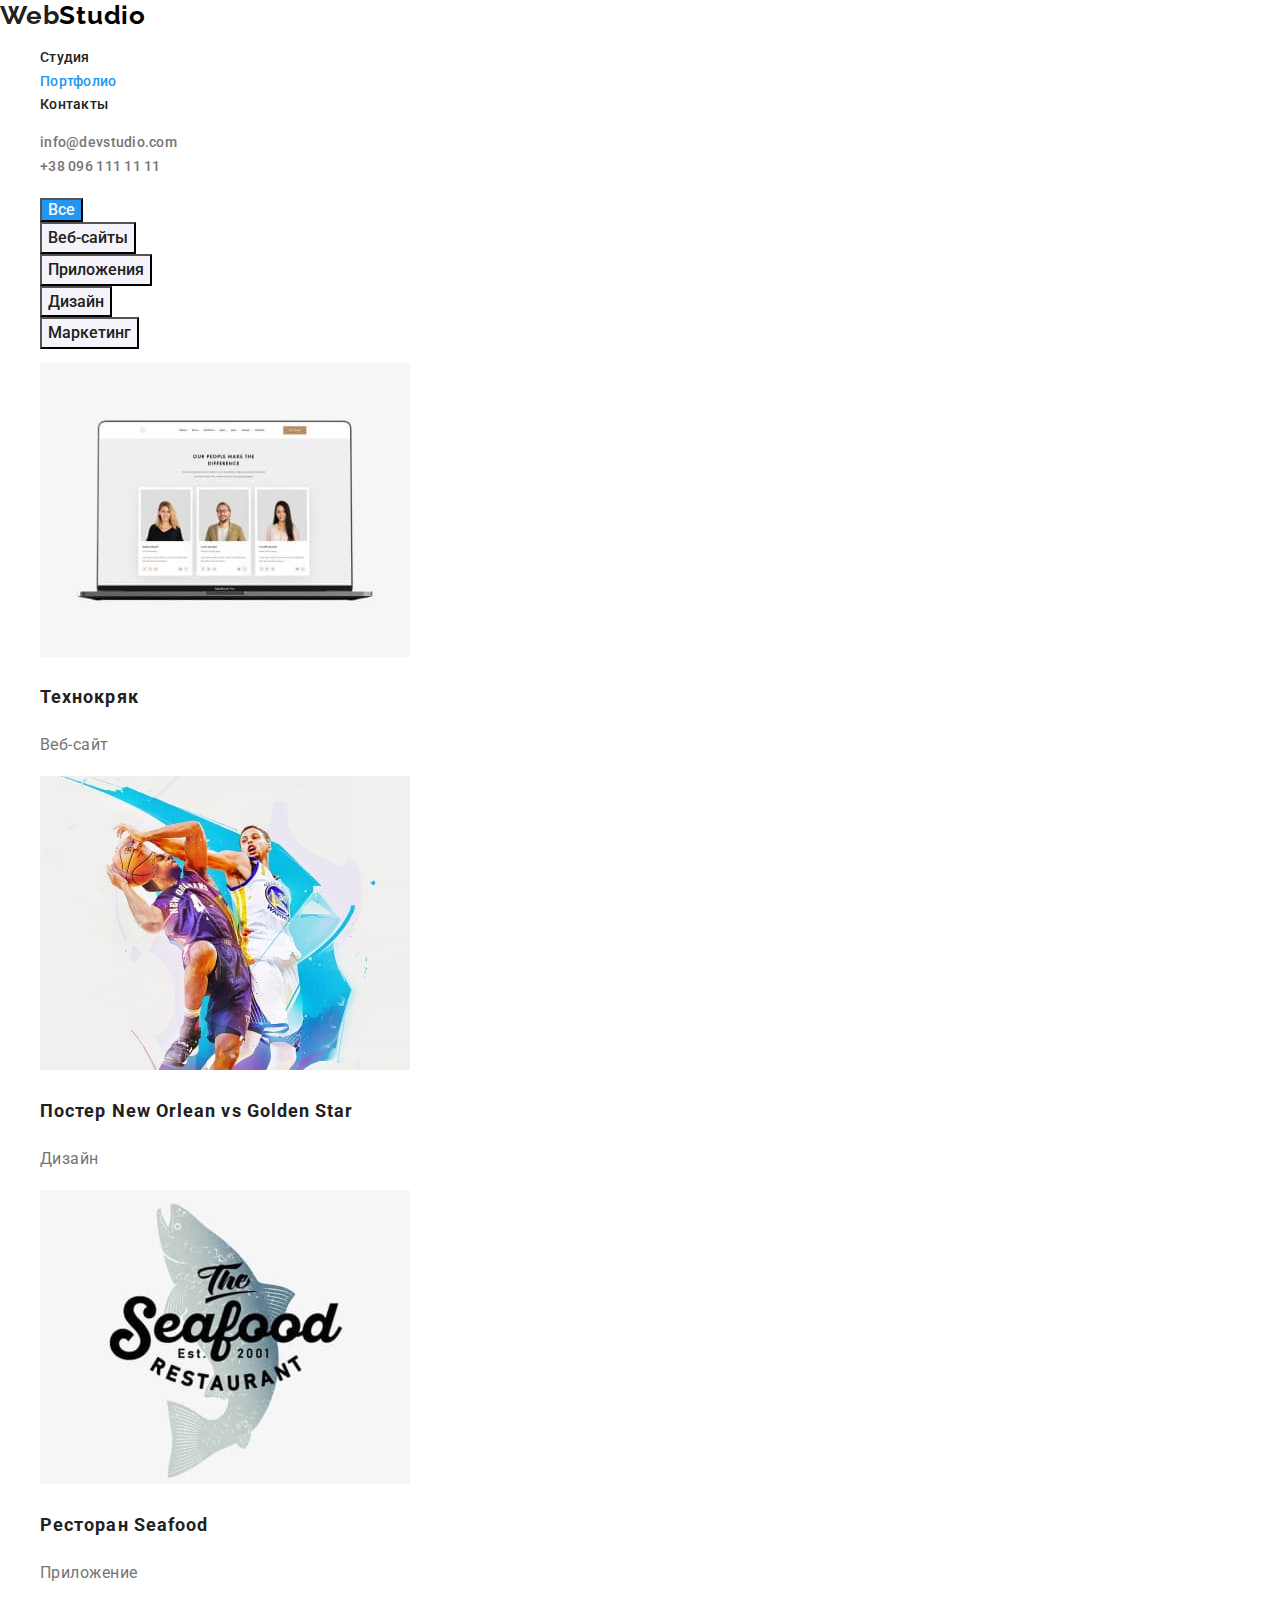
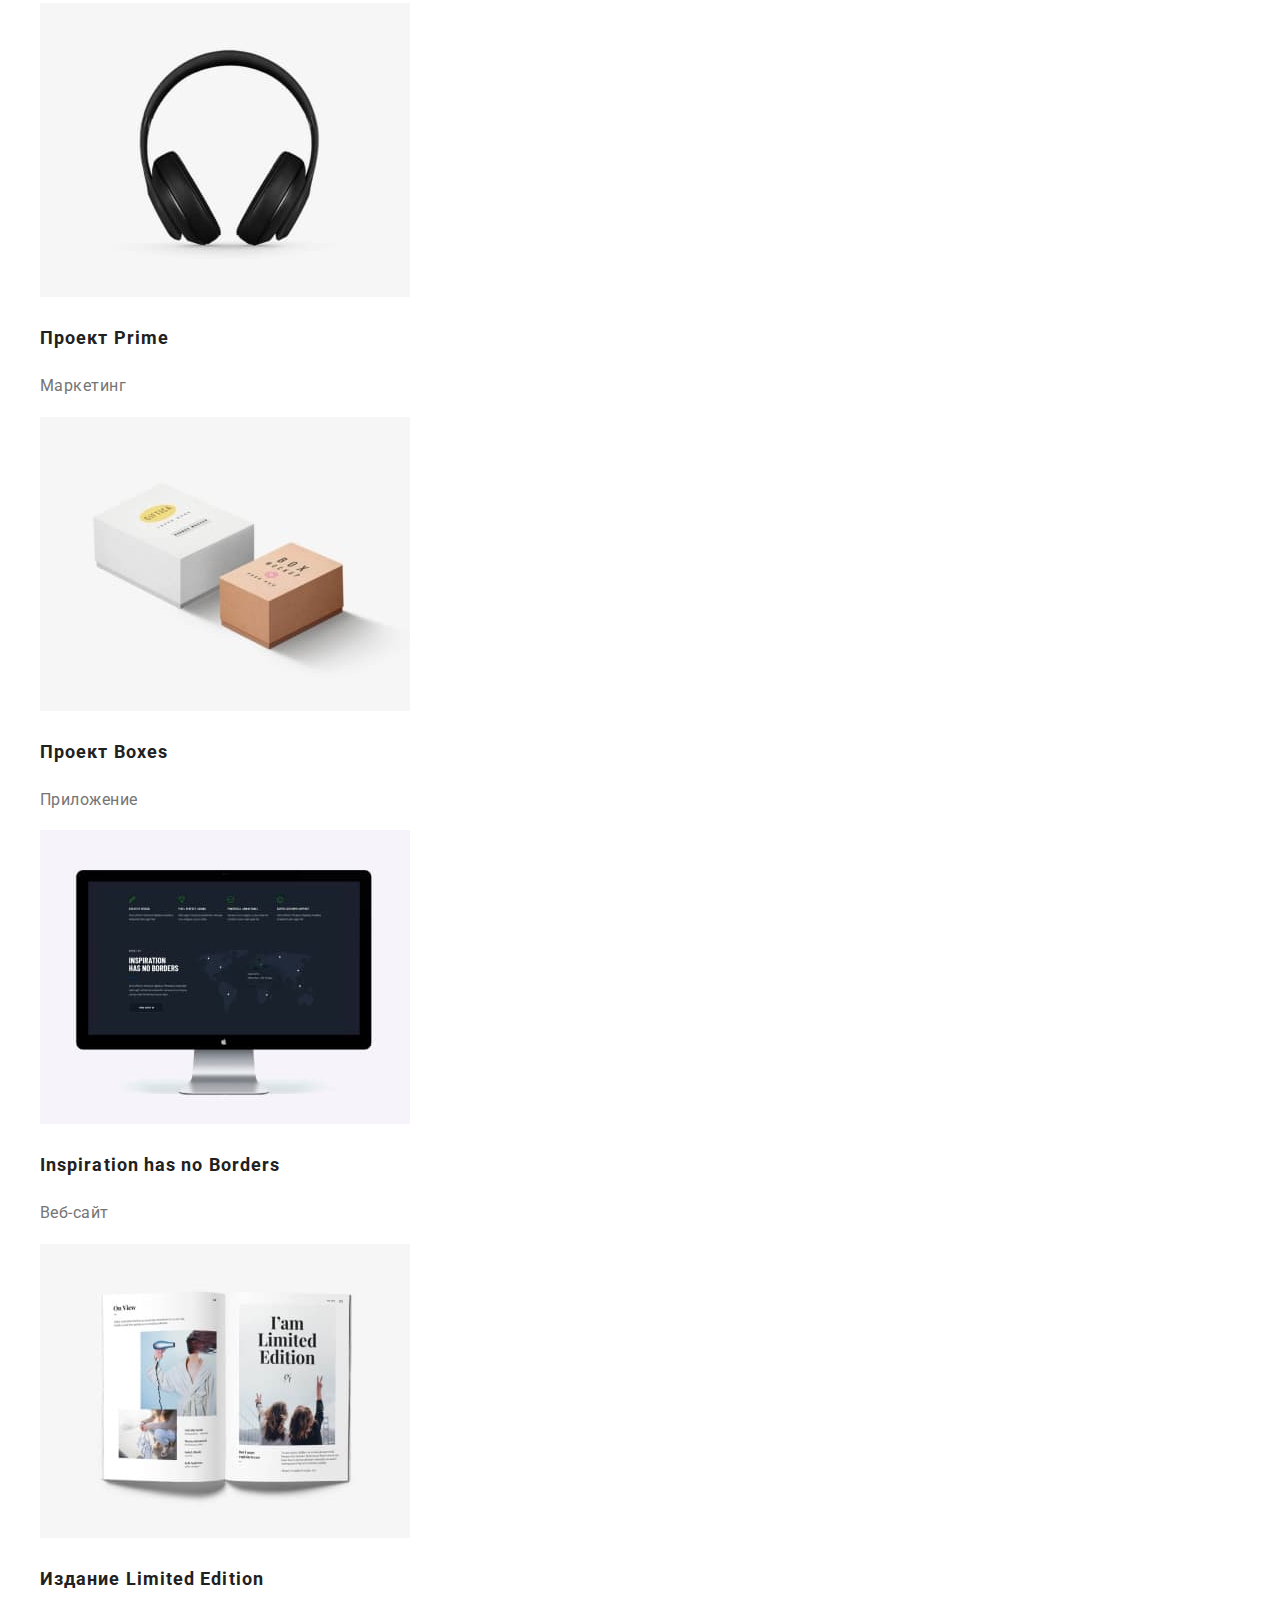
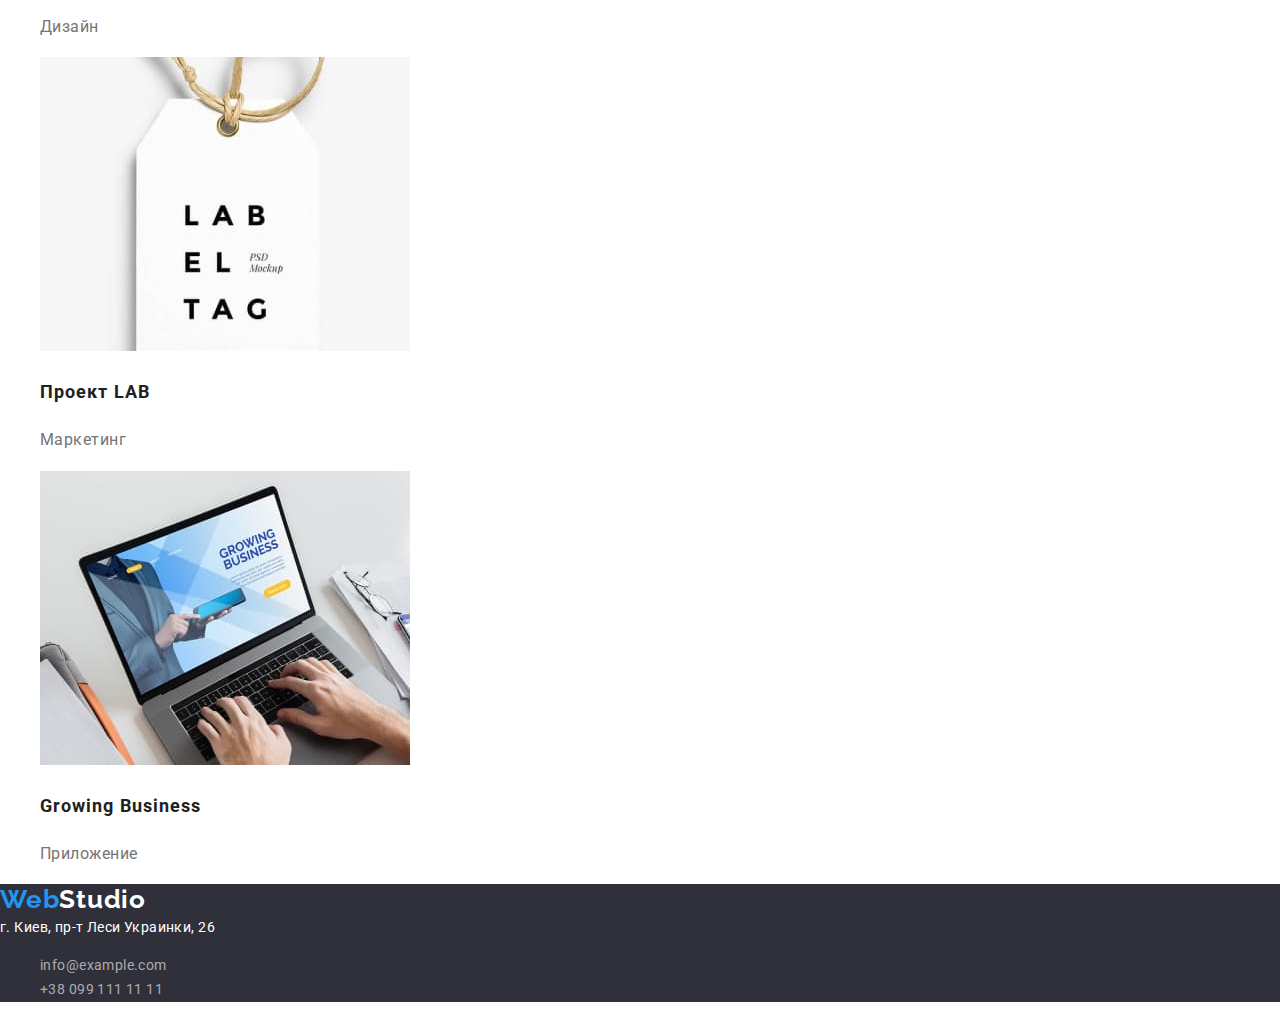
==== portfolio.html @ 156692c0 "обвновление" ====
<!DOCTYPE html>
<html lang="ru">
    <head>
        <meta charset="UTF-8" />
        <meta name="viewport" content="width=device-width, initial-scale=1.0" />
        <title>ДЗ_3</title>
        <link rel="preconnect" href="https://fonts.googleapis.com">
        <!--зачем нужны два первые линка с preconnect?-->
        <link rel="preconnect" href="https://fonts.gstatic.com" crossorigin>
        <link
            href="https://fonts.googleapis.com/css2?family=Raleway:wght@700&family=Roboto:wght@400;500;700;900&display=swap"
            rel="stylesheet">
        <link rel="stylesheet"
            href="https://cdnjs.cloudflare.com/ajax/libs/modern-normalize/1.1.0/modern-normalize.min.css">

        <link rel="stylesheet" href="./css/styles.css">
    </head>

    <body>

        <!-- Шапка сайта -->
        <header>
            <nav>
                <a href="./index.html" class="logo"> Web<span class="nav-logo">Studio</span>
                    <!-- ссылка на главную страницу -->
                    <!-- <img src="./images/WebStudio.svg" alt="Логотип компании"> -->
                </a>

                <ul class="site-nav">
                    <li><a href="./index.html" class="link">Студия</a></li>
                    <li><a href="./portfolio.html" class="link current">Портфолио</a></li>
                    <li><a href="" class="link">Контакты</a></li>
                </ul>
            </nav>
               
            <!-- Контакты в меню-->
            <ul class="contacts">
                <li><a href="mailto:info@devstudio.com" class="link">info@devstudio.com</a></li>
                <li><a href="tel:+380991111111" class="link">+38 096 111 11 11</a> </li>
            </ul>

        </header>
        <!-- Контент страницы Портфолио -->
        <main>
            <section>
                <h1></h1>
            </section>
            <!-- Фильтр -->
            <ul>
                <li><button type="button" class="button-portfolio">Все</button></li>
                <li><button type="button" class="button">Веб-сайты</button></li>
                <li><button type="button" class="button">Приложения</button></li>
                <li><button type="button" class="button">Дизайн</button></li>
                <li><button type="button" class="button">Маркетинг</button></li>  
            </ul>

        <!-- Услуги компании -->
            <ul>
                <li>
                    <a class="text-decoration" href="">
                        <img src="./images/technokryak.jpg" alt="Технокряк" width="370">
                        <h2 class="service-title">Технокряк</h2>
                        <p class="service-description">Веб-сайт</p>
                    </a>                    
                </li>
                <li>
                    <a class="text-decoration" href="">
                        <img src="./images/poster.jpg" alt="Постер New Orlean vs Golden Star" width="370">
                        <h2 class="service-title">Постер New Orlean vs Golden Star</h2>
                        <p class="service-description">Дизайн</p>
                     </a>                    
                </li>
                <li>
                    <a class="text-decoration" href="">
                        <img src="./images/seafood.jpg" alt="Ресторан Seafood" width="370">
                        <h2 class="service-title">Ресторан Seafood</h2>
                        <p class="service-description">Приложение</p>
                    </a>
                    
                </li>
                <li>
                    <a class="text-decoration" href="">
                        <img src="./images/prime.jpg" alt="Проект Prime" width="370">
                        <h2 class="service-title">Проект Prime</h2>
                        <p class="service-description">Маркетинг</p>
                    </a>                    
                </li>
                <li>
                    <a class="text-decoration" href="">
                        <img src="./images/boxes.jpg" alt="Проект Boxes" width="370">
                        <h2 class="service-title">Проект Boxes</h2>
                        <p class="service-description">Приложение</p>
                    </a>                    
                </li>
                <li>
                    <a class="text-decoration" href="">
                        <img src="./images/inspiration.jpg" alt="Inspiration has no Borders" width="370">
                        <h2 class="service-title">Inspiration has no Borders</h2>
                        <p class="service-description">Веб-сайт</p>
                    </a>                    
                </li>
                <li>
                    <a class="text-decoration" href="">
                        <img src="./images/limited.jpg" alt="Издание Limited Edition" width="370">
                        <h2 class="service-title">Издание Limited Edition</h2>
                        <p class="service-description">Дизайн</p>                        
                    </a>                  
                </li>
                <li>
                    <a class="text-decoration" href="">
                        <img src="./images/lab.jpg" alt="Проект LAB" width="370">
                        <h2 class="service-title">Проект LAB</h2>
                        <p class="service-description">Маркетинг</p>
                    </a>                    
                </li>
                <li>
                    <a class="text-decoration" href="">
                        <img src="./images/business.jpg" alt="Growing Business" width="370">
                        <h2 class="service-title">Growing Business</h2>
                        <p class="service-description">Приложение</p>
                    </a>                  
                </li>
            </ul>
            
        </main>    

    <!-- Футер -->
        <footer class="footer-section">
        
            <a href="./index.html" class="logo-footer"> Web<span class="footer-section-logo">Studio</span>
                <!-- <img src="./images/WebStudio.svg" alt="Логотип компании"> -->
            </a>
        
            <address class="address">
                <span class="address-location">г. Киев, пр-т Леси Украинки, 26</span>
                <ul class="">
                    <li><a href="mailto:info@example.com" class="footer-section-contact">info@example.com</a></li>
                    <li><a href="tel:+380991111111" class="footer-section-contact">+38 099 111 11 11</a></li>
                </ul>        
            </address>
        </footer>
    </body>
</html>
---- css/styles.css ----
html {
  box-sizing: border-box;
}

*,
*::before,
*::after {
  box-sizing: inherit;
}

:root {
  --primary-text-color: #757575;
  --title-text-color: #212121;
  --accent-color: #2196f3;
  --second-accent-color: #ffffff;
  --second-bg-color: #f5f4fa;
  --primary-white-color: #2196f3;
}

.visually-hidden {
  position: absolute;
  width: 1px;
  height: 1px;
  margin: -1px;
  border: 0;
  padding: 0;

  white-space: nowrap;
  clip-path: inset(100%);
  clip: rect(0 0 0 0);
  overflow: hidden;
}

body {
  margin: 0;
  background-color: var(--second-accent-color);
  /* color: var(--primary-text-color); */
  font-family: Roboto, sans-serif;
  font-size: 14px;
  font-style: normal;
  font-weight: normal;
  line-height: 1.7;
  letter-spacing: 0.03em;
}

ul {
  list-style: none;
}

/* Логотип */
.logo {
  color: var(--accent-color);
  font-family: Raleway, cursive;
  font-weight: 700;
  font-size: 26px;
  line-height: 1.2;
  letter-spacing: 0.03em;
  text-decoration: none;
}

.logo:hover,
.logo:focus {
  color: var(--title-text-color);
}

.nav-logo {
  color: #000000;
}

/* Навигация */

.container {
  margin-left: auto;
  margin-right: auto;
  /* width: 1170px; */
  width: 530px;
  outline: 2px solid blue;
}
/* Контакты в меню */

.container-contacts {
  margin-left: auto;
  margin-right: auto;
  width: 310px;
  outline: 2px solid blue;
}

.site-nav .link {
  color: var(--title-text-color);
  font-weight: 500;
  font-size: 14px;
  line-height: 1.1;
  letter-spacing: 0.02em;
}

.site-nav .link:hover,
.site-nav .link:focus {
  color: var(--accent-color);
}

.site-nav .link.current {
  color: var(--accent-color);
}

/* Контакты в меню*/
.link {
  color: var(--main-text-color);
  font-style: normal;
  text-decoration: none;
  font-weight: 500;
  font-size: 14px;
  line-height: 1.1;
  letter-spacing: 0.02em;
}

.contacts .link {
  color: var(--primary-text-color);
}
.contacts .link:hover,
.contacts .link:focus {
  color: var(--accent-color);
}

/* Уникальный контент страницы */
/* Герой */
/* Кнопка */

.hero {
  text-align: center;
  background-color: #2f303a;
  text-align: center;
}
.hero-title {
  color: var(--second-accent-color);
  font-weight: 900;
  font-size: 44px;
  line-height: 1.36;
  text-align: center;
  letter-spacing: 0.06;
  font-size: Black;
  text-transform: uppercase;
}
.hero-button {
  border-radius: 4px;
  padding: 10px 32px;
  min-width: 200px;

  font-family: inherit;
  font-style: inherit;
  color: var(--second-accent-color);
  background-color: var(--accent-color);
  font-size: 16px;
  line-height: 1.8;
  font-weight: 700;
  letter-spacing: 0.06;
  text-align: center;
  /* border-color: blue; */
  cursor: pointer;
}

.hero-button:hover,
.hero-button:focus {
  color: var(--title-text-color);
}

/* Кнопки для портфолио */

.button-portfolio {
  background-color: var(--accent-color);
  color: var(--second-bg-color);
  font-size: 16px;
  font-weight: 500;
}

.button {
  color: var(--title-text-color);
  background-color: var(--second-bg-color);
  font-family: inherit;
  font-style: inherit;
  font-size: 16px;
  font-weight: 500;
  line-height: 1.6;
  letter-spacing: 0.03;
  cursor: pointer;
}

.button:hover,
.button:focus {
  background-color: var(--accent-color);
  color: var(--second-accent-color);
}

/* Преимущества */

.feature-list-text {
  font-weight: 700;
  font-size: 14px;
  line-height: 1.1;
  letter-spacing: 0.03;
  text-transform: uppercase;
}

.feature-list-description {
  color: var(--primary-text-color);
  font-size: 14px;
  font-weight: 400;
  line-height: 1.7;
  letter-spacing: 0.03;
}

/* Примеры работ */

.section-title {
  font-weight: 700;
  font-size: 36px;
  line-height: 1.1;
}

/* Команда */

.team {
  background-color: #f5f4fa;
}

.team-title {
  font-size: 16px;
  font-weight: 500;
  line-height: 1.2;
  text-align: Center;
  vertical-align: Top;
  letter-spacing: 0.03;
}

.section-description {
  color: var(--primary-text-color);
  font-size: 16px;
  line-height: 1.2;
  text-align: center;
  vertical-align: top;
  letter-spacing: 0.03;
}

/* Футер */

.footer-section {
  background-color: #2f303a;
}

.logo-footer {
  color: var(--accent-color);
  font-family: Raleway, cursive;
  font-weight: 700;
  font-size: 26px;
  line-height: 1.2;
  letter-spacing: 0.03em;
  text-decoration: none;
}

.footer-section-logo {
  color: var(--second-accent-color);
}

.footer-section-contact {
  text-decoration: none;
  color: rgba(255, 255, 255, 0.6);
}

.footer-section-contact:hover,
.footer-section-contact:focus {
  color: var(--second-accent-color);
}

.address-location {
  color: var(--second-accent-color);
}

.address {
  font-style: normal;
  color: var(--title-text-color);
  font-size: 14px;
  line-height: 1.7;
  /* text-align: left;
  vertical-align: top; */
  letter-spacing: 0.03em;
}

/* Страница Портфолио */

/* Услуги компании */

.text-decoration {
  text-decoration: none;
}

.service-title {
  color: var(--title-text-color);
  font-size: 18px;
  font-weight: 700;
  line-height: 2;
  letter-spacing: 0.06em;
}

.service-description {
  color: var(--primary-text-color);
  font-size: 16px;
  line-height: 1.8;
  letter-spacing: 0.03em;
}
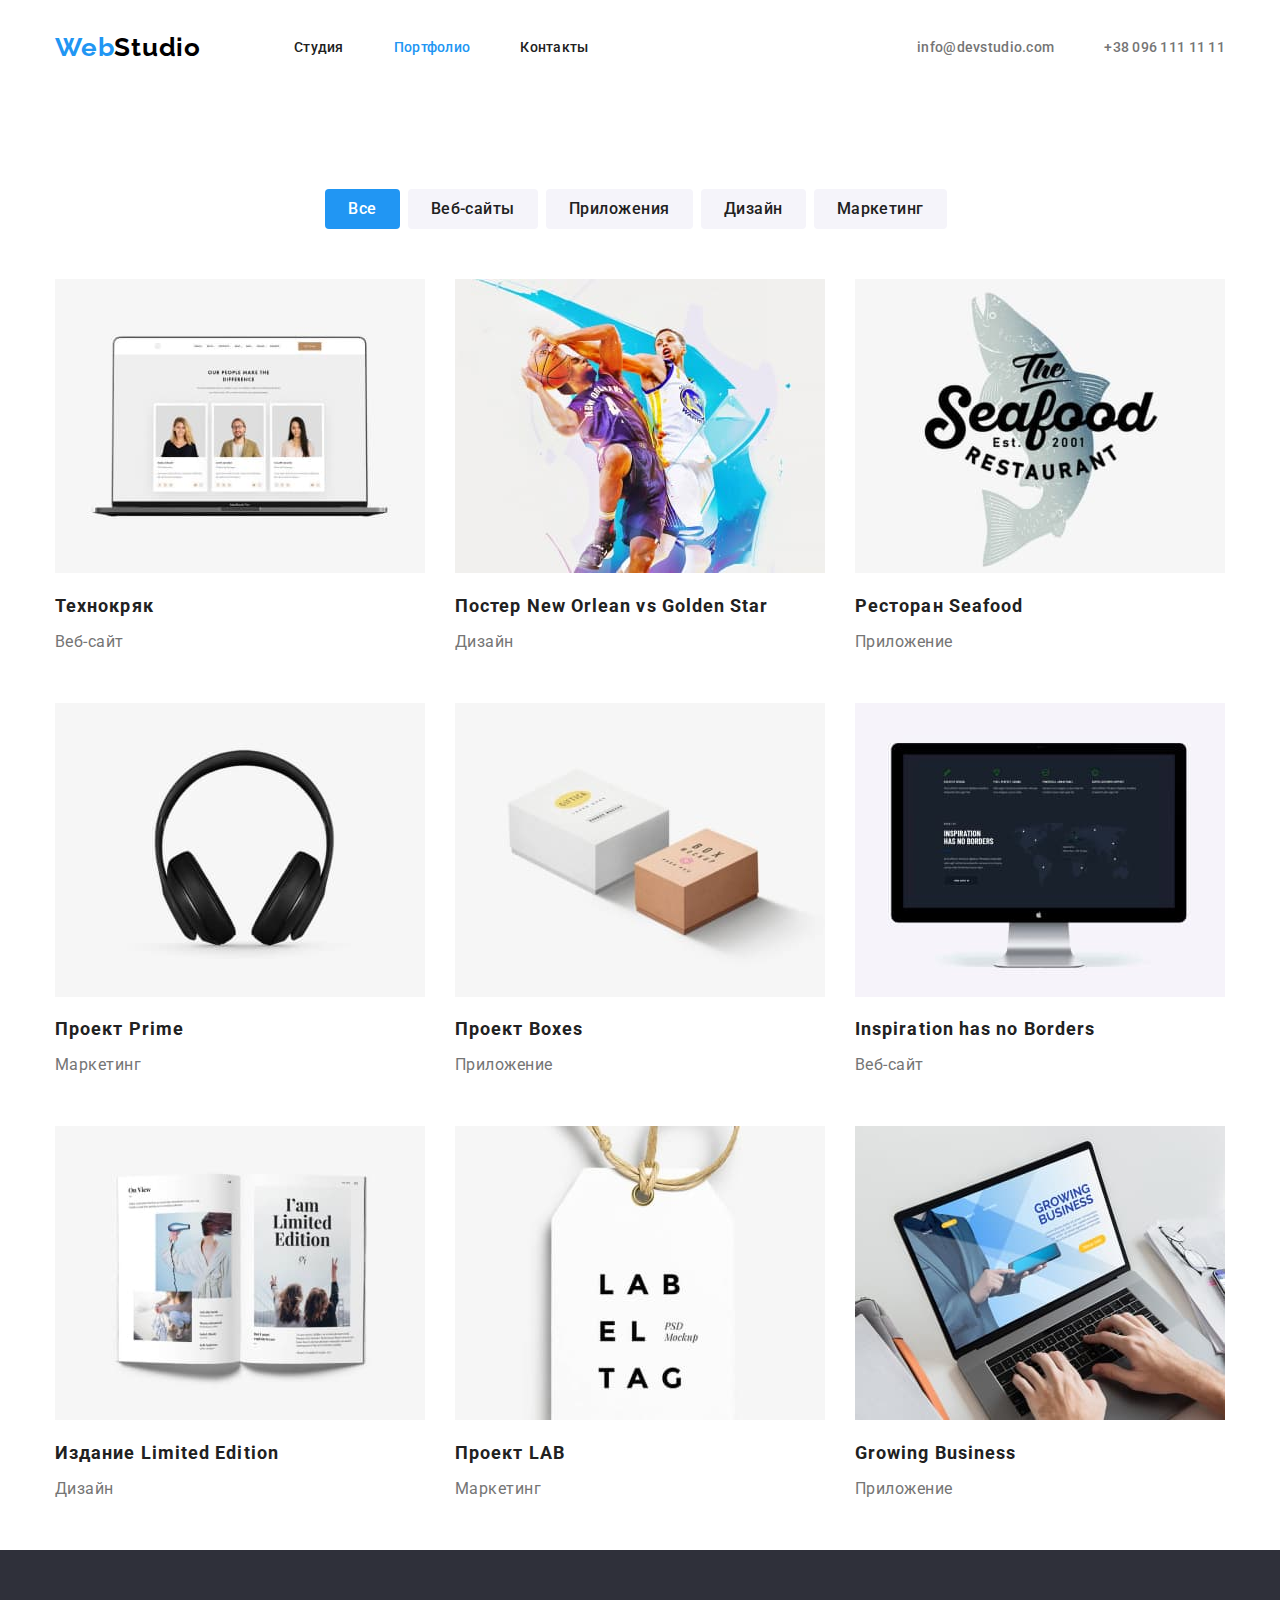
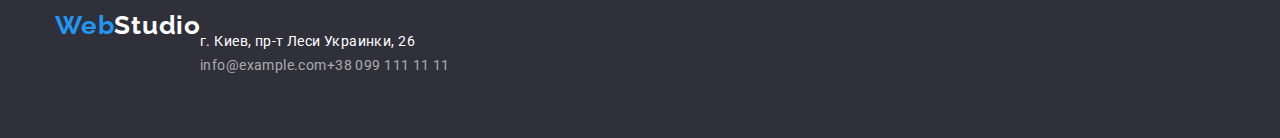
==== commit fb2b2c4a: "flex containers" ====
--- a/portfolio.html
+++ b/portfolio.html
@@ -17,128 +17,153 @@
     </head>
 
     <body>
-
         <!-- Шапка сайта -->
         <header>
-            <nav>
-                <a href="./index.html" class="logo"> Web<span class="nav-logo">Studio</span>
-                    <!-- ссылка на главную страницу -->
-                    <!-- <img src="./images/WebStudio.svg" alt="Логотип компании"> -->
-                </a>
+            <div class="container">
+                <nav class="container-nav">
+                    <a href="./index.html" class="logo"> Web<span class="nav-logo">Studio</span>
+                        <!-- ссылка на главную страницу -->
+                        <!-- <img src="./images/WebStudio.svg" alt="Логотип компании"> -->
+                    </a>
 
-                <ul class="site-nav">
-                    <li><a href="./index.html" class="link">Студия</a></li>
-                    <li><a href="./portfolio.html" class="link current">Портфолио</a></li>
-                    <li><a href="" class="link">Контакты</a></li>
+                    <ul class="site-nav">
+                        <li class="item"><a href="./index.html" class="link">Студия</a></li>
+                        <li class="item"><a href="./portfolio.html" class="link current">Портфолио</a></li>
+                        <li class="item"><a href="" class="link">Контакты</a></li>
+                    </ul>
+                </nav>
+                
+                <!-- Контакты в меню-->
+                <ul class="contacts">
+                    <li class="item"><a href="mailto:info@devstudio.com" class="link">info@devstudio.com</a></li>
+                    <li class="item"><a href="tel:+380991111111" class="link">+38 096 111 11 11</a> </li>
                 </ul>
-            </nav>
-               
-            <!-- Контакты в меню-->
-            <ul class="contacts">
-                <li><a href="mailto:info@devstudio.com" class="link">info@devstudio.com</a></li>
-                <li><a href="tel:+380991111111" class="link">+38 096 111 11 11</a> </li>
-            </ul>
+            </div>
+        </header>
 
-        </header>
         <!-- Контент страницы Портфолио -->
         <main>
             <section>
-                <h1></h1>
+                <h1 class="visually-hidden">Портфолио</h1>
             </section>
+            
             <!-- Фильтр -->
-            <ul>
-                <li><button type="button" class="button-portfolio">Все</button></li>
-                <li><button type="button" class="button">Веб-сайты</button></li>
-                <li><button type="button" class="button">Приложения</button></li>
-                <li><button type="button" class="button">Дизайн</button></li>
-                <li><button type="button" class="button">Маркетинг</button></li>  
-            </ul>
-
+            <div class="container">
+                <ul class="container-button">
+                    <li><button type="button" class="button-portfolio">Все</button></li>
+                    <li><button type="button" class="button">Веб-сайты</button></li>
+                    <li><button type="button" class="button">Приложения</button></li>
+                    <li><button type="button" class="button">Дизайн</button></li>
+                    <li><button type="button" class="button">Маркетинг</button></li>
+                </ul>
+            </div>
+            
         <!-- Услуги компании -->
-            <ul>
-                <li>
-                    <a class="text-decoration" href="">
-                        <img src="./images/technokryak.jpg" alt="Технокряк" width="370">
-                        <h2 class="service-title">Технокряк</h2>
-                        <p class="service-description">Веб-сайт</p>
-                    </a>                    
-                </li>
-                <li>
-                    <a class="text-decoration" href="">
-                        <img src="./images/poster.jpg" alt="Постер New Orlean vs Golden Star" width="370">
-                        <h2 class="service-title">Постер New Orlean vs Golden Star</h2>
-                        <p class="service-description">Дизайн</p>
-                     </a>                    
-                </li>
-                <li>
-                    <a class="text-decoration" href="">
-                        <img src="./images/seafood.jpg" alt="Ресторан Seafood" width="370">
-                        <h2 class="service-title">Ресторан Seafood</h2>
-                        <p class="service-description">Приложение</p>
-                    </a>
-                    
-                </li>
-                <li>
-                    <a class="text-decoration" href="">
-                        <img src="./images/prime.jpg" alt="Проект Prime" width="370">
-                        <h2 class="service-title">Проект Prime</h2>
-                        <p class="service-description">Маркетинг</p>
-                    </a>                    
-                </li>
-                <li>
-                    <a class="text-decoration" href="">
-                        <img src="./images/boxes.jpg" alt="Проект Boxes" width="370">
-                        <h2 class="service-title">Проект Boxes</h2>
-                        <p class="service-description">Приложение</p>
-                    </a>                    
-                </li>
-                <li>
-                    <a class="text-decoration" href="">
-                        <img src="./images/inspiration.jpg" alt="Inspiration has no Borders" width="370">
-                        <h2 class="service-title">Inspiration has no Borders</h2>
-                        <p class="service-description">Веб-сайт</p>
-                    </a>                    
-                </li>
-                <li>
-                    <a class="text-decoration" href="">
-                        <img src="./images/limited.jpg" alt="Издание Limited Edition" width="370">
-                        <h2 class="service-title">Издание Limited Edition</h2>
-                        <p class="service-description">Дизайн</p>                        
-                    </a>                  
-                </li>
-                <li>
-                    <a class="text-decoration" href="">
-                        <img src="./images/lab.jpg" alt="Проект LAB" width="370">
-                        <h2 class="service-title">Проект LAB</h2>
-                        <p class="service-description">Маркетинг</p>
-                    </a>                    
-                </li>
-                <li>
-                    <a class="text-decoration" href="">
-                        <img src="./images/business.jpg" alt="Growing Business" width="370">
-                        <h2 class="service-title">Growing Business</h2>
-                        <p class="service-description">Приложение</p>
-                    </a>                  
-                </li>
-            </ul>
+            <div class="container">
+                <ul class="service">
+                    <li class="service-main">
+                        <a class="text-decoration" href="">
+                            <img src="./images/technokryak.jpg" alt="Технокряк" width="370">
+                            <div>
+                                <h2 class="service-title">Технокряк</h2>
+                                <p class="service-description">Веб-сайт</p>
+                            </div>
+                        </a>
+                    </li>
+                    <li class="service-main">
+                        <a class="text-decoration" href="">
+                            <img src="./images/poster.jpg" alt="Постер New Orlean vs Golden Star" width="370">
+                            <div>
+                                <h2 class="service-title">Постер New Orlean vs Golden Star</h2>
+                                <p class="service-description">Дизайн</p>
+                            </div>
+                        </a>
+                    </li>
+                    <li class="service-main">
+                        <a class="text-decoration" href="">
+                            <img src="./images/seafood.jpg" alt="Ресторан Seafood" width="370">
+                            <div>
+                                <h2 class="service-title">Ресторан Seafood</h2>
+                                <p class="service-description">Приложение</p>
+                            </div>
+                        </a>
+                
+                    </li>
+                    <li class="service-main">
+                        <a class="text-decoration" href="">
+                            <img src="./images/prime.jpg" alt="Проект Prime" width="370">
+                            <div>
+                                <h2 class="service-title">Проект Prime</h2>
+                            <p class="service-description">Маркетинг</p>
+                            </div>
+                        </a>
+                    </li>
+                    <li class="service-main">
+                        <a class="text-decoration" href="">
+                            <img src="./images/boxes.jpg" alt="Проект Boxes" width="370">
+                            <div>
+                                <h2 class="service-title">Проект Boxes</h2>
+                                <p class="service-description">Приложение</p>
+                            </div>
+                        </a>
+                    </li>
+                    <li class="service-main">
+                        <a class="text-decoration" href="">
+                            <img src="./images/inspiration.jpg" alt="Inspiration has no Borders" width="370">
+                            <div>
+                                <h2 class="service-title">Inspiration has no Borders</h2>
+                                <p class="service-description">Веб-сайт</p>
+                            </div>
+                        </a>
+                    </li>
+                    <li class="service-main">
+                        <a class="text-decoration" href="">
+                            <img src="./images/limited.jpg" alt="Издание Limited Edition" width="370">
+                            <div>
+                                <h2 class="service-title">Издание Limited Edition</h2>
+                                <p class="service-description">Дизайн</p>
+                            </div>
+                        </a>
+                    </li>
+                    <li class="service-main">
+                        <a class="text-decoration" href="">
+                            <img src="./images/lab.jpg" alt="Проект LAB" width="370">
+                            <div>
+                                <h2 class="service-title">Проект LAB</h2>
+                                <p class="service-description">Маркетинг</p>
+                            </div>
+                        </a>
+                    </li>
+                    <li class="service-main">
+                        <a class="text-decoration" href="">
+                            <img src="./images/business.jpg" alt="Growing Business" width="370">
+                            <div>
+                                <h2 class="service-title">Growing Business</h2>
+                                <p class="service-description">Приложение</p>
+                            </div>
+                        </a>
+                    </li>
+                </ul>
+            </div>
             
         </main>    
 
-    <!-- Футер -->
+         <!-- Футер -->
         <footer class="footer-section">
+            <div class="container">
+                <a href="./index.html" class="logo-footer"> Web<span class="footer-section-logo">Studio</span>
+                    <!-- <img src="./images/WebStudio.svg" alt="Логотип компании"> -->
+                </a>
         
-            <a href="./index.html" class="logo-footer"> Web<span class="footer-section-logo">Studio</span>
-                <!-- <img src="./images/WebStudio.svg" alt="Логотип компании"> -->
-            </a>
-        
-            <address class="address">
-                <span class="address-location">г. Киев, пр-т Леси Украинки, 26</span>
-                <ul class="">
-                    <li><a href="mailto:info@example.com" class="footer-section-contact">info@example.com</a></li>
-                    <li><a href="tel:+380991111111" class="footer-section-contact">+38 099 111 11 11</a></li>
-                </ul>        
-            </address>
-        </footer>
+                <address class="address">
+                    <span class="address-location">г. Киев, пр-т Леси Украинки, 26</span>
+                    <ul class="">
+                        <li><a href="mailto:info@example.com" class="footer-section-contact">info@example.com</a></li>
+                        <li><a href="tel:+380991111111" class="footer-section-contact">+38 099 111 11 11</a></li>
+                    </ul>
+                </address>
+            </div>
+        </footer>        
     </body>
 </html>
 
--- a/css/styles.css
+++ b/css/styles.css
@@ -1,4 +1,4 @@
-html {
+/* html {
   box-sizing: border-box;
 }
 
@@ -6,7 +6,7 @@
 *::before,
 *::after {
   box-sizing: inherit;
-}
+} */
 
 :root {
   --primary-text-color: #757575;
@@ -29,6 +29,22 @@
   clip-path: inset(100%);
   clip: rect(0 0 0 0);
   overflow: hidden;
+}
+
+/* h1,
+h2,
+h3,
+h4,
+h5,
+h6,
+p {
+  margin: 0;
+} */
+
+img {
+  display: block;
+  max-width: 100%;
+  height: auto;
 }
 
 body {
@@ -44,11 +60,20 @@
 }
 
 ul {
+  display: flex;
+
+  padding: 0;
+  margin: 0;
   list-style: none;
 }
 
 /* Логотип */
 .logo {
+  display: flex;
+  padding-top: 32px;
+  padding-bottom: 32px;
+
+  /* width: 145px; */
   color: var(--accent-color);
   font-family: Raleway, cursive;
   font-weight: 700;
@@ -69,23 +94,64 @@
 
 /* Навигация */
 
+/* .container-logo {
+  display: flex;
+  margin: 0;
+  padding-left: 15px;
+  padding-right: 15px;
+
+  outline: 2px solid blue;
+} */
+
 .container {
+  display: flex;
+  flex-wrap: wrap;
+
   margin-left: auto;
   margin-right: auto;
-  /* width: 1170px; */
-  width: 530px;
-  outline: 2px solid blue;
-}
-/* Контакты в меню */
-
-.container-contacts {
+  width: 1200px;
+  padding-left: 15px;
+  padding-right: 15px;
+
+  /* outline: 2px solid blue; */
+}
+
+.container-nav {
+  display: flex;
+  align-items: center;
+}
+/* .container-contacts {
   margin-left: auto;
   margin-right: auto;
   width: 310px;
+
   outline: 2px solid blue;
-}
+} */
+
+.site-nav {
+  display: flex;
+  margin-left: 93px;
+}
+
+/* .site-nav .item {
+ background-color: lightblue;
+}  */
+
+/* .site-nav .item:last-child {
+  margin-right: 0;
+} */
+
+.site-nav .item + .item {
+  margin-left: 50px;
+}
+
+/* .site-nav .item:not(:last-child) {
+  margin-right: 50px;
+} */
 
 .site-nav .link {
+  display: block;
+
   color: var(--title-text-color);
   font-weight: 500;
   font-size: 14px;
@@ -99,11 +165,27 @@
 }
 
 .site-nav .link.current {
+  display: block;
+
   color: var(--accent-color);
 }
 
 /* Контакты в меню*/
+.contacts {
+  display: flex;
+  margin-left: auto;
+  align-items: center;
+}
+
+.contacts .item + .item {
+  margin-left: 50px;
+}
+
 .link {
+  display: block;
+  padding-top: 32px;
+  padding-bottom: 32px;
+
   color: var(--main-text-color);
   font-style: normal;
   text-decoration: none;
@@ -126,21 +208,28 @@
 /* Кнопка */
 
 .hero {
-  text-align: center;
   background-color: #2f303a;
   text-align: center;
 }
 .hero-title {
+  margin-left: auto;
+  margin-right: auto;
+  margin-top: 0;
+  margin-bottom: 30px;
+
   color: var(--second-accent-color);
   font-weight: 900;
   font-size: 44px;
   line-height: 1.36;
-  text-align: center;
-  letter-spacing: 0.06;
+  letter-spacing: 0.06em;
   font-size: Black;
   text-transform: uppercase;
 }
 .hero-button {
+  margin-left: auto;
+  margin-right: auto;
+  /* margin-bottom: 200px; */
+  border: 1px solid transparent; /*делает бордер прозрачным*/
   border-radius: 4px;
   padding: 10px 32px;
   min-width: 200px;
@@ -152,27 +241,63 @@
   font-size: 16px;
   line-height: 1.8;
   font-weight: 700;
-  letter-spacing: 0.06;
-  text-align: center;
-  /* border-color: blue; */
+  letter-spacing: 0.06em;
   cursor: pointer;
 }
 
 .hero-button:hover,
 .hero-button:focus {
-  color: var(--title-text-color);
+  color: var(--second-accent-color);
+  background-color: #188ce8;
 }
 
 /* Кнопки для портфолио */
+.container-button {
+  padding-top: 94px;
+
+  justify-content: center;
+  align-items: center;
+
+  width: 1200px;
+
+  /* display: flex;
+  flex-wrap: wrap; */
+
+  /* margin-left: auto;
+  margin-right: auto;
+  width: 1200px;
+  padding-left: 15px;
+  padding-right: 15px; */
+
+  /* outline: 2px solid blue; */
+}
 
 .button-portfolio {
+  display: inline-block;
+  border: 1px solid transparent;
+  border-radius: 4px;
+  padding: 6px 22px;
+  min-width: 73px;
+  margin-right: 8px;
+
   background-color: var(--accent-color);
-  color: var(--second-bg-color);
+  color: var(--second-accent-color);
   font-size: 16px;
+  line-height: 1.6;
   font-weight: 500;
+  letter-spacing: 0.03em;
+  text-align: center;
+  cursor: pointer;
 }
 
 .button {
+  display: inline-block;
+  border: 1px solid transparent;
+  border-radius: 4px;
+  padding: 6px 22px;
+  min-width: 73px;
+  margin-right: 8px;
+
   color: var(--title-text-color);
   background-color: var(--second-bg-color);
   font-family: inherit;
@@ -180,7 +305,8 @@
   font-size: 16px;
   font-weight: 500;
   line-height: 1.6;
-  letter-spacing: 0.03;
+  letter-spacing: 0.03em;
+  text-align: center;
   cursor: pointer;
 }
 
@@ -192,61 +318,134 @@
 
 /* Преимущества */
 
+.features {
+  margin-right: 30px;
+}
+
+.features:nth-last-child(4n) {
+  margin-left: 0;
+}
+
+/* .feature-title {
+  background-color: tomato; /*для оформления ерунды, потом удалить
+} */
+
 .feature-list-text {
+  margin-bottom: 10px;
+  margin-top: 0;
+
   font-weight: 700;
   font-size: 14px;
   line-height: 1.1;
-  letter-spacing: 0.03;
+  letter-spacing: 0.03em;
   text-transform: uppercase;
 }
 
 .feature-list-description {
+  margin-top: o;
+  margin-bottom: 0;
+
   color: var(--primary-text-color);
   font-size: 14px;
   font-weight: 400;
   line-height: 1.7;
-  letter-spacing: 0.03;
+  letter-spacing: 0.03em;
 }
 
 /* Примеры работ */
 
 .section-title {
+  margin-left: auto;
+  margin-right: auto;
+  margin-top: 0;
+  margin-bottom: 0;
+  padding-top: 94px;
+  padding-bottom: 50px;
+
+  text-align: center;
   font-weight: 700;
   font-size: 36px;
   line-height: 1.1;
 }
 
+.section-img {
+  margin-left: 30px;
+}
+
+.section-img:nth-last-child(3n) {
+  margin-left: 0;
+}
+
 /* Команда */
 
 .team {
-  background-color: #f5f4fa;
+  text-align: center;
+  background-color: var(--second-bg-color);
+}
+
+.team-img {
+  margin-left: 30px;
+}
+
+.team-img:nth-last-child(4n) {
+  margin-left: 0;
+}
+
+.team-container {
+  /* outline: 1px solid blue; */
+  border-bottom-left-radius: 4px;
+  border-bottom-right-radius: 4px;
+  margin-top: 0;
+
+  background-color: var(--second-accent-color);
 }
 
 .team-title {
+  margin: 0 0 0 0;
+  padding-top: 30px;
+  padding-bottom: 10px;
+
   font-size: 16px;
   font-weight: 500;
   line-height: 1.2;
-  text-align: Center;
-  vertical-align: Top;
-  letter-spacing: 0.03;
+  text-align: center;
+  vertical-align: top;
+  letter-spacing: 0.03em;
+}
+
+/* Секция паддинги и марджины */
+
+.section {
+  padding-top: 94px;
+  padding-bottom: 94px;
 }
 
 .section-description {
+  margin: 0 0 0 0;
+  padding-top: 10px;
+  padding-bottom: 30px;
+
   color: var(--primary-text-color);
   font-size: 16px;
   line-height: 1.2;
   text-align: center;
   vertical-align: top;
-  letter-spacing: 0.03;
+  letter-spacing: 0.03em;
 }
 
 /* Футер */
 
 .footer-section {
+  padding-top: 60px;
+  padding-bottom: 60px;
   background-color: #2f303a;
 }
 
 .logo-footer {
+  padding-bottom: 20px;
+  width: 145px;
+  height: 31px;
+
   color: var(--accent-color);
   font-family: Raleway, cursive;
   font-weight: 700;
@@ -257,42 +456,80 @@
 }
 
 .footer-section-logo {
-  color: var(--second-accent-color);
-}
-
-.footer-section-contact {
-  text-decoration: none;
-  color: rgba(255, 255, 255, 0.6);
-}
-
-.footer-section-contact:hover,
-.footer-section-contact:focus {
-  color: var(--second-accent-color);
-}
-
-.address-location {
+  width: 145px;
+  height: 31px;
   color: var(--second-accent-color);
 }
 
 .address {
+  margin-top: 20px;
+  padding-bottom: 0;
+  margin-bottom: 0;
+
+  font-weight: normal;
   font-style: normal;
   color: var(--title-text-color);
   font-size: 14px;
   line-height: 1.7;
-  /* text-align: left;
-  vertical-align: top; */
-  letter-spacing: 0.03em;
+
+  letter-spacing: 0.03em;
+}
+
+.address-location {
+  color: var(--second-accent-color);
+}
+
+.address-location:not(:last-child) {
+  margin-bottom: 9px;
+}
+
+.footer-section-contact {
+  display: block;
+
+  margin-left: auto;
+
+  text-decoration: none;
+  color: rgba(255, 255, 255, 0.6);
+}
+
+.footer-section-contact:not(:last-child) {
+  margin-bottom: 9px;
+}
+
+.footer-section-contact:hover,
+.footer-section-contact:focus {
+  color: var(--second-accent-color);
 }
 
 /* Страница Портфолио */
 
 /* Услуги компании */
+.service {
+  /* background-color: turquoise; */
+  margin-top: 50px;
+  margin-bottom: 30px;
+  display: flex;
+  flex-wrap: wrap;
+  justify-content: space-between;
+}
+
+.service-main {
+  /* background-color: lightblue; */
+  width: 370px;
+  margin-bottom: 30px;
+}
+
+.service-main:nth-last-child(-n + 3) {
+  margin-bottom: 0;
+}
 
 .text-decoration {
   text-decoration: none;
 }
 
 .service-title {
+  margin-bottom: 4px;
+
   color: var(--title-text-color);
   font-size: 18px;
   font-weight: 700;
@@ -301,6 +538,8 @@
 }
 
 .service-description {
+  margin-top: 4px;
+
   color: var(--primary-text-color);
   font-size: 16px;
   line-height: 1.8;
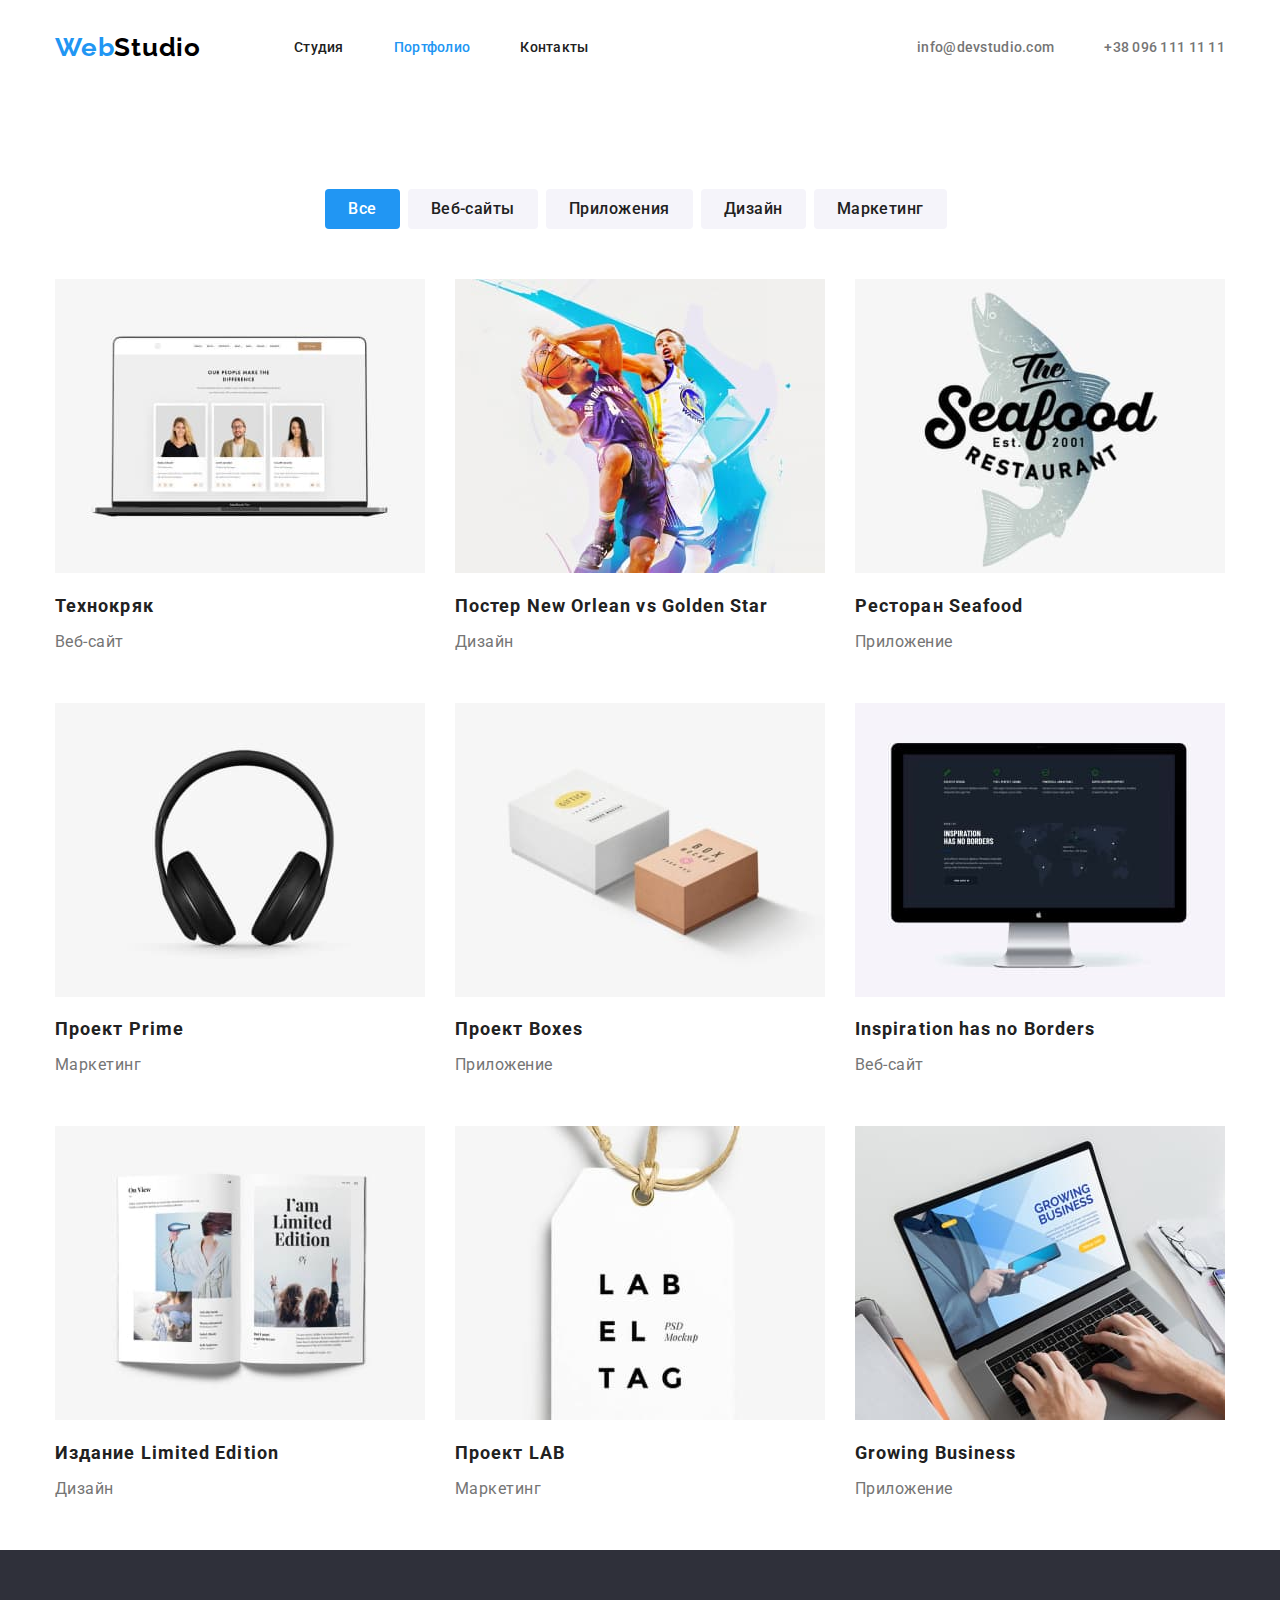
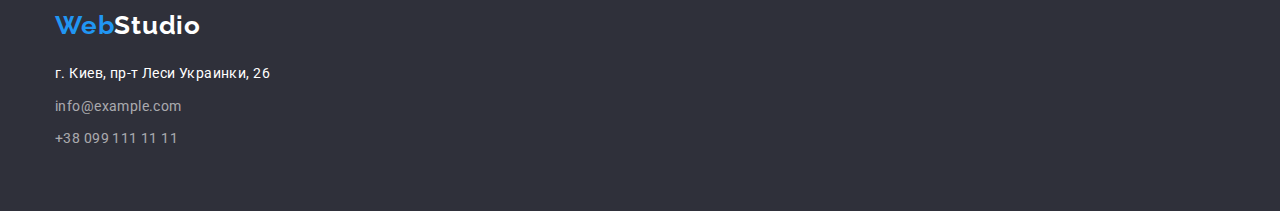
==== commit 3f365b22: "меняем контейнер" ====
--- a/portfolio.html
+++ b/portfolio.html
@@ -150,20 +150,19 @@
 
          <!-- Футер -->
         <footer class="footer-section">
-            <div class="container">
-                <a href="./index.html" class="logo-footer"> Web<span class="footer-section-logo">Studio</span>
+            <div class="footer-container">
+                <a href="./index.html" class="logo-footer">Web<span class="footer-section-logo">Studio</span>
                     <!-- <img src="./images/WebStudio.svg" alt="Логотип компании"> -->
                 </a>
-        
+
                 <address class="address">
-                    <span class="address-location">г. Киев, пр-т Леси Украинки, 26</span>
-                    <ul class="">
-                        <li><a href="mailto:info@example.com" class="footer-section-contact">info@example.com</a></li>
-                        <li><a href="tel:+380991111111" class="footer-section-contact">+38 099 111 11 11</a></li>
-                    </ul>
+                    <p class="address-location">г. Киев, пр-т Леси Украинки, 26</p>
+                    <a href="mailto:info@example.com" class="footer-section-contact">info@example.com</a>
+                    <a href="tel:+380991111111" class="footer-section-contact">+38 099 111 11 11</a>
                 </address>
+
             </div>
-        </footer>        
+        </footer>
     </body>
 </html>
 
--- a/css/styles.css
+++ b/css/styles.css
@@ -210,7 +210,20 @@
 .hero {
   background-color: #2f303a;
   text-align: center;
-}
+  padding-top: 200px;
+  padding-right: 0;
+  padding-bottom: 200px;
+  padding-left: 0;
+}
+
+.hero-container {
+  margin-left: auto;
+  margin-right: auto;
+  width: 1200px;
+  padding-left: 15px;
+  padding-right: 15px;
+}
+
 .hero-title {
   margin-left: auto;
   margin-right: auto;
@@ -359,7 +372,7 @@
   margin-right: auto;
   margin-top: 0;
   margin-bottom: 0;
-  padding-top: 94px;
+  /* padding-top: 94px; */
   padding-bottom: 50px;
 
   text-align: center;
@@ -435,6 +448,14 @@
 
 /* Футер */
 
+.footer-container {
+  margin-left: auto;
+  margin-right: auto;
+  width: 1200px;
+  padding-left: 15px;
+  padding-right: 15px;
+}
+
 .footer-section {
   padding-top: 60px;
   padding-bottom: 60px;
@@ -462,6 +483,7 @@
 }
 
 .address {
+  display: block;
   margin-top: 20px;
   padding-bottom: 0;
   margin-bottom: 0;
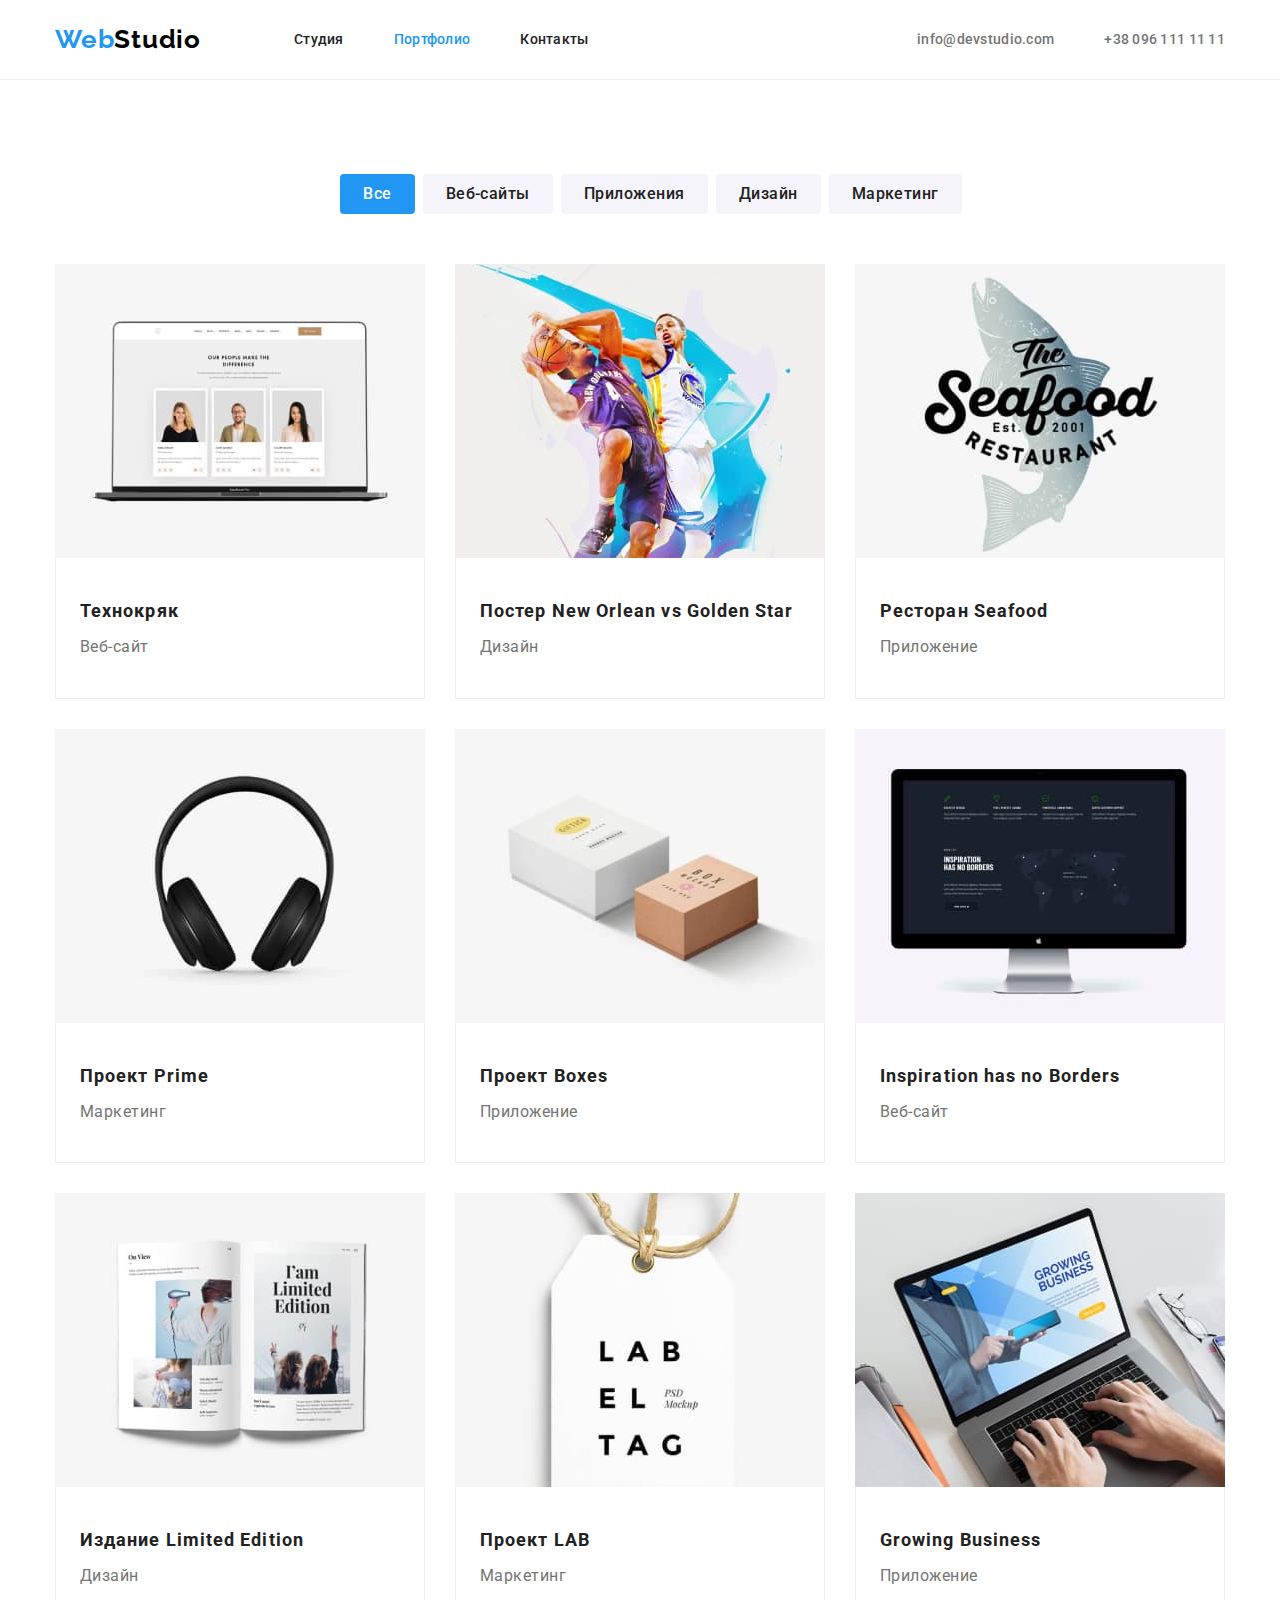
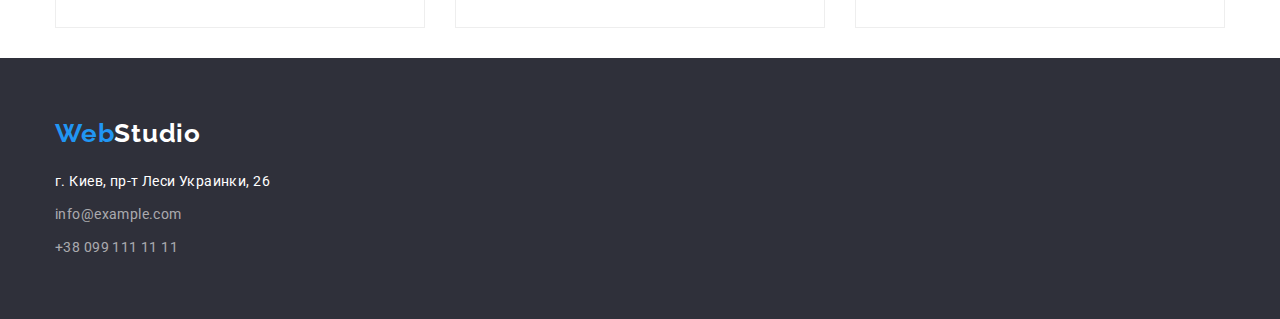
==== commit 7a459c7b: "Исправляем ошибки" ====
--- a/portfolio.html
+++ b/portfolio.html
@@ -18,20 +18,18 @@
 
     <body>
         <!-- Шапка сайта -->
-        <header>
-            <div class="container">
-                <nav class="container-nav">
-                    <a href="./index.html" class="logo"> Web<span class="nav-logo">Studio</span>
-                        <!-- ссылка на главную страницу -->
-                        <!-- <img src="./images/WebStudio.svg" alt="Логотип компании"> -->
-                    </a>
+    <header class="header-border">
+        <div class="container header-section">
+            <nav class="nav">
+                <a href="./index.html" class="logo"> Web<span class="nav-logo">Studio</span></a>
 
-                    <ul class="site-nav">
-                        <li class="item"><a href="./index.html" class="link">Студия</a></li>
-                        <li class="item"><a href="./portfolio.html" class="link current">Портфолио</a></li>
-                        <li class="item"><a href="" class="link">Контакты</a></li>
-                    </ul>
-                </nav>
+                <!-- Навигация -->
+                <ul class="site-nav">
+                    <li class="item"><a href="./index.html" class="link">Студия</a></li>
+                    <li class="item"><a href="./portfolio.html" class="link current">Портфолио</a></li>
+                    <li class="item"><a href="" class="link">Контакты</a></li>
+                </ul>
+            </nav>
                 
                 <!-- Контакты в меню-->
                 <ul class="contacts">
@@ -44,11 +42,11 @@
         <!-- Контент страницы Портфолио -->
         <main>
             <section>
-                <h1 class="visually-hidden">Портфолио</h1>
-            </section>
+                <div class="container">
+                    <h1 class="visually-hidden">Портфолио</h1>
+                        
+            <!-- Фильтр -->
             
-            <!-- Фильтр -->
-            <div class="container">
                 <ul class="container-button">
                     <li><button type="button" class="button-portfolio">Все</button></li>
                     <li><button type="button" class="button">Веб-сайты</button></li>
@@ -56,15 +54,14 @@
                     <li><button type="button" class="button">Дизайн</button></li>
                     <li><button type="button" class="button">Маркетинг</button></li>
                 </ul>
-            </div>
-            
+           
         <!-- Услуги компании -->
-            <div class="container">
+
                 <ul class="service">
                     <li class="service-main">
                         <a class="text-decoration" href="">
                             <img src="./images/technokryak.jpg" alt="Технокряк" width="370">
-                            <div>
+                            <div class="service-border">
                                 <h2 class="service-title">Технокряк</h2>
                                 <p class="service-description">Веб-сайт</p>
                             </div>
@@ -73,7 +70,7 @@
                     <li class="service-main">
                         <a class="text-decoration" href="">
                             <img src="./images/poster.jpg" alt="Постер New Orlean vs Golden Star" width="370">
-                            <div>
+                            <div class="service-border">
                                 <h2 class="service-title">Постер New Orlean vs Golden Star</h2>
                                 <p class="service-description">Дизайн</p>
                             </div>
@@ -82,7 +79,7 @@
                     <li class="service-main">
                         <a class="text-decoration" href="">
                             <img src="./images/seafood.jpg" alt="Ресторан Seafood" width="370">
-                            <div>
+                            <div class="service-border">
                                 <h2 class="service-title">Ресторан Seafood</h2>
                                 <p class="service-description">Приложение</p>
                             </div>
@@ -92,7 +89,7 @@
                     <li class="service-main">
                         <a class="text-decoration" href="">
                             <img src="./images/prime.jpg" alt="Проект Prime" width="370">
-                            <div>
+                            <div class="service-border">
                                 <h2 class="service-title">Проект Prime</h2>
                             <p class="service-description">Маркетинг</p>
                             </div>
@@ -101,7 +98,7 @@
                     <li class="service-main">
                         <a class="text-decoration" href="">
                             <img src="./images/boxes.jpg" alt="Проект Boxes" width="370">
-                            <div>
+                            <div class="service-border">
                                 <h2 class="service-title">Проект Boxes</h2>
                                 <p class="service-description">Приложение</p>
                             </div>
@@ -110,7 +107,7 @@
                     <li class="service-main">
                         <a class="text-decoration" href="">
                             <img src="./images/inspiration.jpg" alt="Inspiration has no Borders" width="370">
-                            <div>
+                            <div class="service-border">
                                 <h2 class="service-title">Inspiration has no Borders</h2>
                                 <p class="service-description">Веб-сайт</p>
                             </div>
@@ -119,7 +116,7 @@
                     <li class="service-main">
                         <a class="text-decoration" href="">
                             <img src="./images/limited.jpg" alt="Издание Limited Edition" width="370">
-                            <div>
+                            <div class="service-border">
                                 <h2 class="service-title">Издание Limited Edition</h2>
                                 <p class="service-description">Дизайн</p>
                             </div>
@@ -128,7 +125,7 @@
                     <li class="service-main">
                         <a class="text-decoration" href="">
                             <img src="./images/lab.jpg" alt="Проект LAB" width="370">
-                            <div>
+                            <div class="service-border">
                                 <h2 class="service-title">Проект LAB</h2>
                                 <p class="service-description">Маркетинг</p>
                             </div>
@@ -137,7 +134,7 @@
                     <li class="service-main">
                         <a class="text-decoration" href="">
                             <img src="./images/business.jpg" alt="Growing Business" width="370">
-                            <div>
+                            <div class="service-border">
                                 <h2 class="service-title">Growing Business</h2>
                                 <p class="service-description">Приложение</p>
                             </div>
@@ -145,24 +142,24 @@
                     </li>
                 </ul>
             </div>
-            
-        </main>    
+        </section>
+    </main>    
 
-         <!-- Футер -->
+        <!-- Футер -->
         <footer class="footer-section">
             <div class="footer-container">
                 <a href="./index.html" class="logo-footer">Web<span class="footer-section-logo">Studio</span>
                     <!-- <img src="./images/WebStudio.svg" alt="Логотип компании"> -->
                 </a>
-
+        
                 <address class="address">
                     <p class="address-location">г. Киев, пр-т Леси Украинки, 26</p>
                     <a href="mailto:info@example.com" class="footer-section-contact">info@example.com</a>
                     <a href="tel:+380991111111" class="footer-section-contact">+38 099 111 11 11</a>
                 </address>
-
+        
             </div>
         </footer>
-    </body>
+    </body>        
 </html>
 
--- a/css/styles.css
+++ b/css/styles.css
@@ -67,13 +67,29 @@
   list-style: none;
 }
 
+.container {
+  width: 1200px;
+  margin-left: auto;
+  margin-right: auto;
+  padding-left: 15px;
+  padding-right: 15px;
+
+  /* outline: 2px solid blue; */
+}
+/* HEADER */
+.header-border {
+  border-bottom: 1px solid #ececec;
+}
+
+.header-section {
+  display: flex;
+  align-items: center;
+}
+
+/* НАВИГАЦИЯ */
+
 /* Логотип */
 .logo {
-  display: flex;
-  padding-top: 32px;
-  padding-bottom: 32px;
-
-  /* width: 145px; */
   color: var(--accent-color);
   font-family: Raleway, cursive;
   font-weight: 700;
@@ -92,41 +108,14 @@
   color: #000000;
 }
 
-/* Навигация */
-
-/* .container-logo {
+.nav {
+  align-items: center;
   display: flex;
-  margin: 0;
-  padding-left: 15px;
-  padding-right: 15px;
-
-  outline: 2px solid blue;
-} */
-
-.container {
-  display: flex;
-  flex-wrap: wrap;
-
-  margin-left: auto;
-  margin-right: auto;
-  width: 1200px;
-  padding-left: 15px;
-  padding-right: 15px;
-
-  /* outline: 2px solid blue; */
-}
-
-.container-nav {
-  display: flex;
-  align-items: center;
-}
-/* .container-contacts {
-  margin-left: auto;
-  margin-right: auto;
-  width: 310px;
-
-  outline: 2px solid blue;
-} */
+}
+
+.container-contacts {
+  margin-left: auto;
+}
 
 .site-nav {
   display: flex;
@@ -172,7 +161,6 @@
 
 /* Контакты в меню*/
 .contacts {
-  display: flex;
   margin-left: auto;
   align-items: center;
 }
@@ -203,9 +191,10 @@
   color: var(--accent-color);
 }
 
-/* Уникальный контент страницы */
+/* MAIN */
+
 /* Герой */
-/* Кнопка */
+/* Кнопка Герой */
 
 .hero {
   background-color: #2f303a;
@@ -214,14 +203,6 @@
   padding-right: 0;
   padding-bottom: 200px;
   padding-left: 0;
-}
-
-.hero-container {
-  margin-left: auto;
-  margin-right: auto;
-  width: 1200px;
-  padding-left: 15px;
-  padding-right: 15px;
 }
 
 .hero-title {
@@ -264,6 +245,229 @@
   background-color: #188ce8;
 }
 
+.button {
+  display: inline-block;
+  border: 1px solid transparent;
+  border-radius: 4px;
+  padding: 6px 22px;
+  min-width: 73px;
+  margin-right: 8px;
+
+  color: var(--title-text-color);
+  background-color: var(--second-bg-color);
+  font-family: inherit;
+  font-style: inherit;
+  font-size: 16px;
+  font-weight: 500;
+  line-height: 1.6;
+  letter-spacing: 0.03em;
+  text-align: center;
+  cursor: pointer;
+}
+
+.button:hover,
+.button:focus {
+  background-color: var(--accent-color);
+  color: var(--second-accent-color);
+}
+
+/* Преимущества */
+
+.features {
+  max-width: 270px;
+}
+
+.features:not(:last-child) {
+  margin-right: 30px;
+}
+
+.feature-list-text {
+  margin-bottom: 10px;
+  margin-top: 0;
+
+  font-weight: 700;
+  font-size: 14px;
+  line-height: 1.1;
+  letter-spacing: 0.03em;
+  text-transform: uppercase;
+}
+
+.feature-list-description {
+  margin-top: 0;
+  margin-bottom: 0;
+
+  color: var(--primary-text-color);
+  font-size: 14px;
+  font-weight: 400;
+  line-height: 1.7;
+  letter-spacing: 0.03em;
+}
+
+/* Примеры работ */
+
+.section-exapmles {
+  margin: 0;
+  padding-top: 0px;
+  padding-bottom: 94px;
+}
+
+.section-title {
+  margin-left: auto;
+  margin-right: auto;
+  margin-top: 0;
+  margin-bottom: 0;
+  /* padding-top: 94px; */
+  margin-bottom: 50px;
+
+  text-align: center;
+  font-weight: 700;
+  font-size: 36px;
+  line-height: 1.1;
+}
+
+.section-img {
+  margin-left: 30px;
+  max-width: calc((100%-60px) / 3);
+}
+
+.section-img:nth-last-child(3n) {
+  margin-left: 0;
+}
+
+/* Команда */
+
+.team {
+  text-align: center;
+  background-color: var(--second-bg-color);
+}
+
+.team-img {
+  margin-left: 30px;
+  max-width: calc((100%-90px) / 4);
+}
+
+.team-img:nth-last-child(4n) {
+  margin-left: 0;
+}
+
+.team-container {
+  padding-top: 10px;
+  padding-bottom: 30px;
+
+  border-bottom-left-radius: 4px;
+  border-bottom-right-radius: 4px;
+  margin-top: 0;
+
+  background-color: var(--second-accent-color);
+}
+
+.team-title {
+  margin: 0 0 0 0;
+  margin-top: 30px;
+  margin-bottom: 10px;
+
+  font-size: 16px;
+  font-weight: 500;
+  line-height: 1.2;
+  text-align: center;
+  vertical-align: top;
+  letter-spacing: 0.03em;
+}
+
+/* Секция паддинги и марджины */
+
+.section {
+  padding-top: 94px;
+  padding-bottom: 94px;
+}
+
+.section-description {
+  margin: 0 0 0 0;
+
+  color: var(--primary-text-color);
+  font-size: 16px;
+  line-height: 1.2;
+  text-align: center;
+  vertical-align: top;
+  letter-spacing: 0.03em;
+}
+
+/* ФУТЕР */
+
+.footer-container {
+  margin-left: auto;
+  margin-right: auto;
+  width: 1200px;
+  padding-left: 15px;
+  padding-right: 15px;
+}
+
+.footer-section {
+  padding-top: 60px;
+  padding-bottom: 60px;
+  background-color: #2f303a;
+}
+
+.logo-footer {
+  color: var(--accent-color);
+  font-family: Raleway, cursive;
+  font-weight: 700;
+  font-size: 26px;
+  line-height: 1.2;
+  letter-spacing: 0.03em;
+  text-decoration: none;
+}
+
+.footer-section-logo {
+  width: 145px;
+  height: 31px;
+  color: var(--second-accent-color);
+}
+
+.address {
+  display: block;
+  margin-top: 20px;
+  padding-bottom: 0;
+  margin-bottom: 0;
+
+  font-weight: normal;
+  font-style: normal;
+  color: var(--title-text-color);
+  font-size: 14px;
+  line-height: 1.7;
+
+  letter-spacing: 0.03em;
+}
+
+.address-location {
+  margin-top: 0;
+  color: var(--second-accent-color);
+}
+
+.address-location:not(:last-child) {
+  margin-bottom: 9px;
+}
+
+.footer-section-contact {
+  display: block;
+
+  margin-left: auto;
+
+  text-decoration: none;
+  color: rgba(255, 255, 255, 0.6);
+}
+
+.footer-section-contact:not(:last-child) {
+  margin-bottom: 9px;
+}
+
+.footer-section-contact:hover,
+.footer-section-contact:focus {
+  color: var(--second-accent-color);
+}
+
+/* ПОРТФОЛИО */
+
 /* Кнопки для портфолио */
 .container-button {
   padding-top: 94px;
@@ -272,17 +476,6 @@
   align-items: center;
 
   width: 1200px;
-
-  /* display: flex;
-  flex-wrap: wrap; */
-
-  /* margin-left: auto;
-  margin-right: auto;
-  width: 1200px;
-  padding-left: 15px;
-  padding-right: 15px; */
-
-  /* outline: 2px solid blue; */
 }
 
 .button-portfolio {
@@ -303,229 +496,8 @@
   cursor: pointer;
 }
 
-.button {
-  display: inline-block;
-  border: 1px solid transparent;
-  border-radius: 4px;
-  padding: 6px 22px;
-  min-width: 73px;
-  margin-right: 8px;
-
-  color: var(--title-text-color);
-  background-color: var(--second-bg-color);
-  font-family: inherit;
-  font-style: inherit;
-  font-size: 16px;
-  font-weight: 500;
-  line-height: 1.6;
-  letter-spacing: 0.03em;
-  text-align: center;
-  cursor: pointer;
-}
-
-.button:hover,
-.button:focus {
-  background-color: var(--accent-color);
-  color: var(--second-accent-color);
-}
-
-/* Преимущества */
-
-.features {
-  margin-right: 30px;
-}
-
-.features:nth-last-child(4n) {
-  margin-left: 0;
-}
-
-/* .feature-title {
-  background-color: tomato; /*для оформления ерунды, потом удалить
-} */
-
-.feature-list-text {
-  margin-bottom: 10px;
-  margin-top: 0;
-
-  font-weight: 700;
-  font-size: 14px;
-  line-height: 1.1;
-  letter-spacing: 0.03em;
-  text-transform: uppercase;
-}
-
-.feature-list-description {
-  margin-top: o;
-  margin-bottom: 0;
-
-  color: var(--primary-text-color);
-  font-size: 14px;
-  font-weight: 400;
-  line-height: 1.7;
-  letter-spacing: 0.03em;
-}
-
-/* Примеры работ */
-
-.section-title {
-  margin-left: auto;
-  margin-right: auto;
-  margin-top: 0;
-  margin-bottom: 0;
-  /* padding-top: 94px; */
-  padding-bottom: 50px;
-
-  text-align: center;
-  font-weight: 700;
-  font-size: 36px;
-  line-height: 1.1;
-}
-
-.section-img {
-  margin-left: 30px;
-}
-
-.section-img:nth-last-child(3n) {
-  margin-left: 0;
-}
-
-/* Команда */
-
-.team {
-  text-align: center;
-  background-color: var(--second-bg-color);
-}
-
-.team-img {
-  margin-left: 30px;
-}
-
-.team-img:nth-last-child(4n) {
-  margin-left: 0;
-}
-
-.team-container {
-  /* outline: 1px solid blue; */
-  border-bottom-left-radius: 4px;
-  border-bottom-right-radius: 4px;
-  margin-top: 0;
-
-  background-color: var(--second-accent-color);
-}
-
-.team-title {
-  margin: 0 0 0 0;
-  padding-top: 30px;
-  padding-bottom: 10px;
-
-  font-size: 16px;
-  font-weight: 500;
-  line-height: 1.2;
-  text-align: center;
-  vertical-align: top;
-  letter-spacing: 0.03em;
-}
-
-/* Секция паддинги и марджины */
-
-.section {
-  padding-top: 94px;
-  padding-bottom: 94px;
-}
-
-.section-description {
-  margin: 0 0 0 0;
-  padding-top: 10px;
-  padding-bottom: 30px;
-
-  color: var(--primary-text-color);
-  font-size: 16px;
-  line-height: 1.2;
-  text-align: center;
-  vertical-align: top;
-  letter-spacing: 0.03em;
-}
-
-/* Футер */
-
-.footer-container {
-  margin-left: auto;
-  margin-right: auto;
-  width: 1200px;
-  padding-left: 15px;
-  padding-right: 15px;
-}
-
-.footer-section {
-  padding-top: 60px;
-  padding-bottom: 60px;
-  background-color: #2f303a;
-}
-
-.logo-footer {
-  padding-bottom: 20px;
-  width: 145px;
-  height: 31px;
-
-  color: var(--accent-color);
-  font-family: Raleway, cursive;
-  font-weight: 700;
-  font-size: 26px;
-  line-height: 1.2;
-  letter-spacing: 0.03em;
-  text-decoration: none;
-}
-
-.footer-section-logo {
-  width: 145px;
-  height: 31px;
-  color: var(--second-accent-color);
-}
-
-.address {
-  display: block;
-  margin-top: 20px;
-  padding-bottom: 0;
-  margin-bottom: 0;
-
-  font-weight: normal;
-  font-style: normal;
-  color: var(--title-text-color);
-  font-size: 14px;
-  line-height: 1.7;
-
-  letter-spacing: 0.03em;
-}
-
-.address-location {
-  color: var(--second-accent-color);
-}
-
-.address-location:not(:last-child) {
-  margin-bottom: 9px;
-}
-
-.footer-section-contact {
-  display: block;
-
-  margin-left: auto;
-
-  text-decoration: none;
-  color: rgba(255, 255, 255, 0.6);
-}
-
-.footer-section-contact:not(:last-child) {
-  margin-bottom: 9px;
-}
-
-.footer-section-contact:hover,
-.footer-section-contact:focus {
-  color: var(--second-accent-color);
-}
-
-/* Страница Портфолио */
-
 /* Услуги компании */
+
 .service {
   /* background-color: turquoise; */
   margin-top: 50px;
@@ -548,6 +520,11 @@
 .text-decoration {
   text-decoration: none;
 }
+.service-border {
+  border: 1px solid #eeeeee;
+  border-top: 0;
+  padding: 20px 24px;
+}
 
 .service-title {
   margin-bottom: 4px;
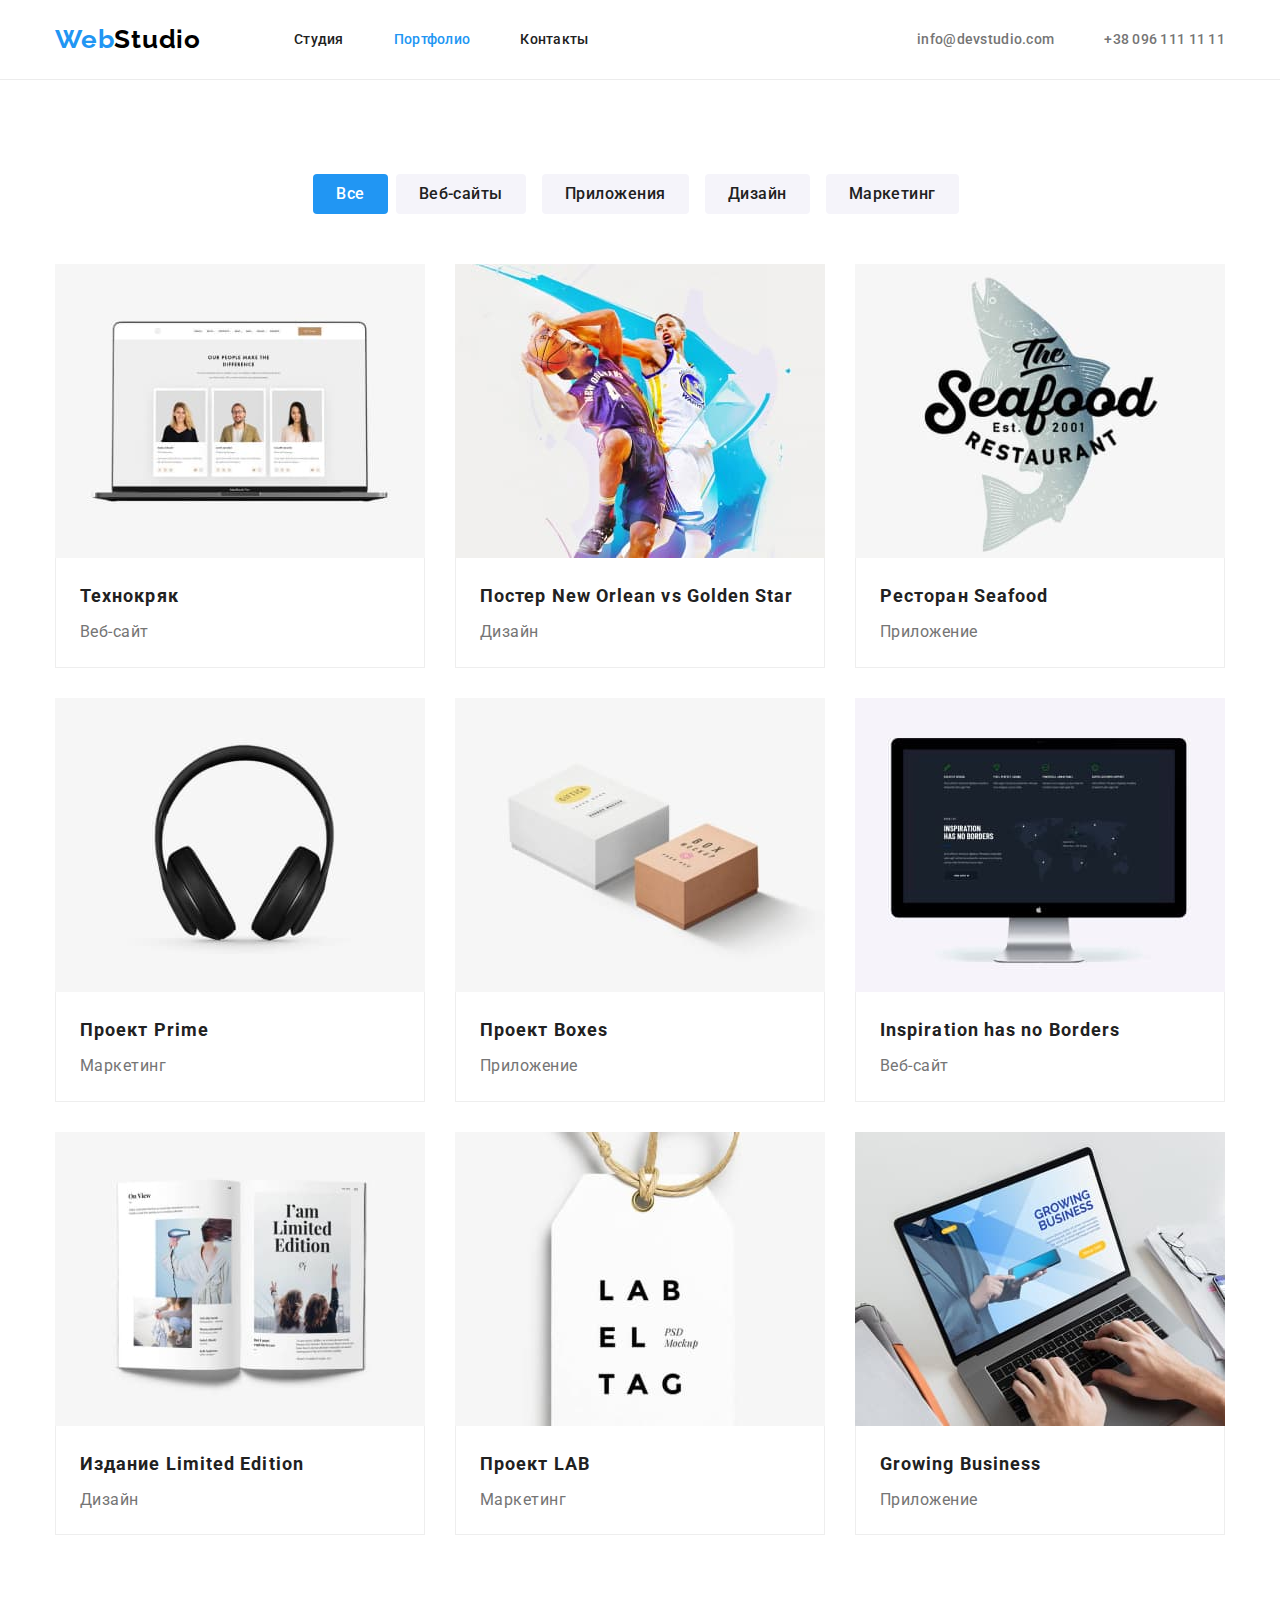
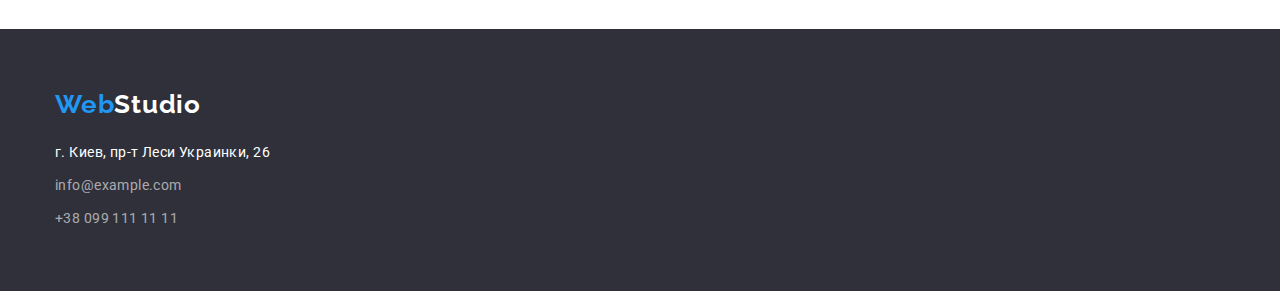
==== commit b8af0a6f: "исправляем ошибки по ДЗ" ====
--- a/portfolio.html
+++ b/portfolio.html
@@ -41,18 +41,18 @@
 
         <!-- Контент страницы Портфолио -->
         <main>
-            <section>
+            <section class="section">
                 <div class="container">
                     <h1 class="visually-hidden">Портфолио</h1>
                         
             <!-- Фильтр -->
             
                 <ul class="container-button">
-                    <li><button type="button" class="button-portfolio">Все</button></li>
-                    <li><button type="button" class="button">Веб-сайты</button></li>
-                    <li><button type="button" class="button">Приложения</button></li>
-                    <li><button type="button" class="button">Дизайн</button></li>
-                    <li><button type="button" class="button">Маркетинг</button></li>
+                    <li class="button-li"><button type="button" class="button-portfolio">Все</button></li>
+                    <li class="button-li"><button type="button" class="button">Веб-сайты</button></li>
+                    <li class="button-li"><button type="button" class="button">Приложения</button></li>
+                    <li class="button-li"><button type="button" class="button">Дизайн</button></li>
+                    <li class="button-li"><button type="button" class="button">Маркетинг</button></li>
                 </ul>
            
         <!-- Услуги компании -->
--- a/css/styles.css
+++ b/css/styles.css
@@ -351,7 +351,7 @@
 }
 
 .team-container {
-  padding-top: 10px;
+  padding-top: 30px;
   padding-bottom: 30px;
 
   border-bottom-left-radius: 4px;
@@ -363,7 +363,6 @@
 
 .team-title {
   margin: 0 0 0 0;
-  margin-top: 30px;
   margin-bottom: 10px;
 
   font-size: 16px;
@@ -470,12 +469,7 @@
 
 /* Кнопки для портфолио */
 .container-button {
-  padding-top: 94px;
-
   justify-content: center;
-  align-items: center;
-
-  width: 1200px;
 }
 
 .button-portfolio {
@@ -484,7 +478,6 @@
   border-radius: 4px;
   padding: 6px 22px;
   min-width: 73px;
-  margin-right: 8px;
 
   background-color: var(--accent-color);
   color: var(--second-accent-color);
@@ -496,25 +489,34 @@
   cursor: pointer;
 }
 
+.button-li:not(:last-child) {
+  margin-right: 8px;
+}
+
 /* Услуги компании */
 
 .service {
   /* background-color: turquoise; */
   margin-top: 50px;
-  margin-bottom: 30px;
   display: flex;
   flex-wrap: wrap;
-  justify-content: space-between;
 }
 
 .service-main {
   /* background-color: lightblue; */
   width: 370px;
   margin-bottom: 30px;
+  margin-right: 30px;
+  /* max-width: 370px; */
+  max-width: calc((100%-66px) / 3);
 }
 
 .service-main:nth-last-child(-n + 3) {
   margin-bottom: 0;
+}
+
+.service-main:nth-child(3n) {
+  margin-right: 0;
 }
 
 .text-decoration {
@@ -527,6 +529,7 @@
 }
 
 .service-title {
+  margin-top: 0;
   margin-bottom: 4px;
 
   color: var(--title-text-color);
@@ -537,7 +540,8 @@
 }
 
 .service-description {
-  margin-top: 4px;
+  margin-top: 0;
+  margin-bottom: 0;
 
   color: var(--primary-text-color);
   font-size: 16px;
